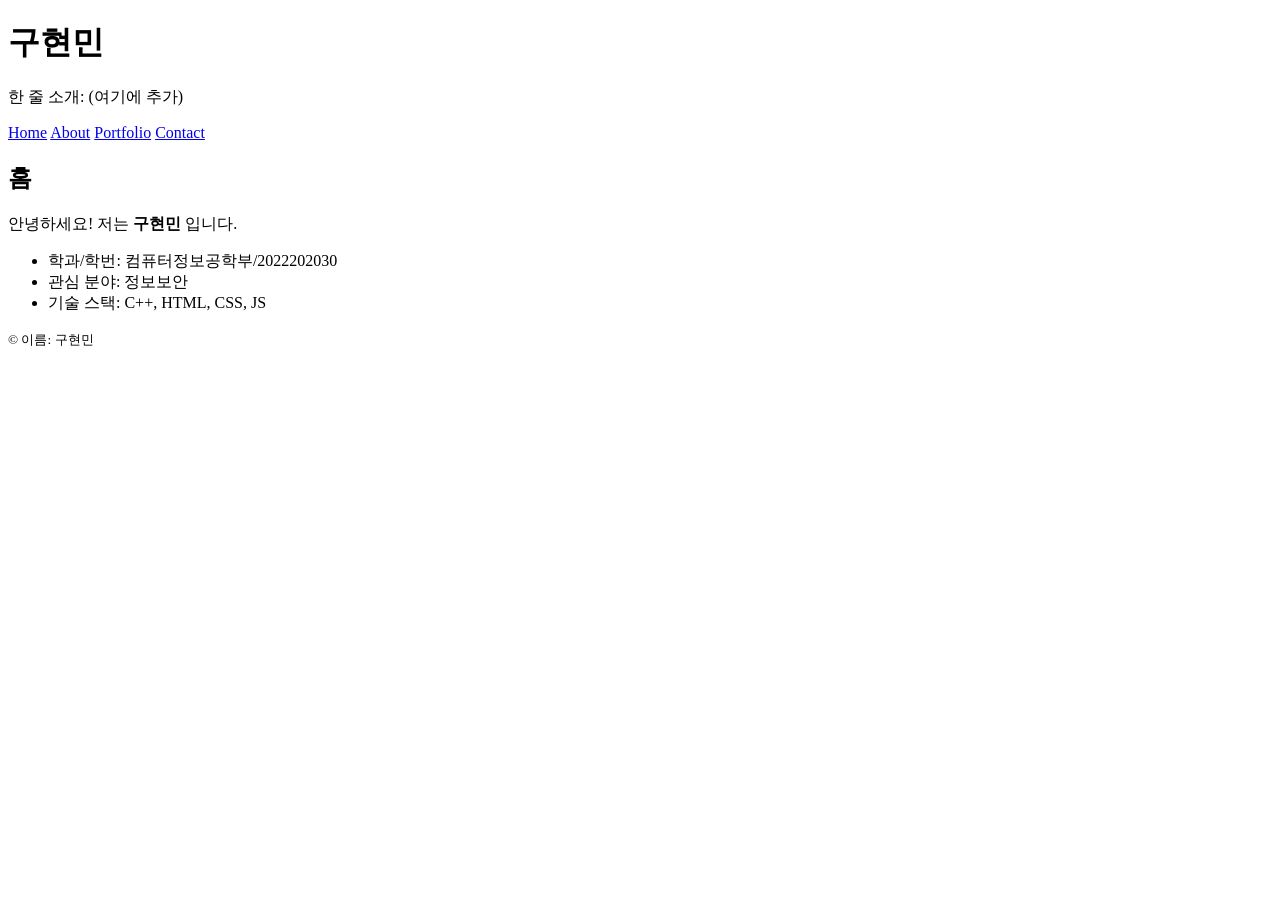
==== index.html @ 8c6f85c1 "Add files via upload" ====
<!DOCTYPE html>
<html lang="ko">

<head>
  <meta charset="UTF-8" />
  <meta name="viewport" content="width=device-width, initial-scale=1.0" />
  <title>인터넷활용 실습 템플릿</title>
  <link rel="stylesheet" href="style.css">
</head>

<body>
  <header>
    <h1>구현민</h1>
    <p class="subtitle">한 줄 소개: (여기에 추가)</p>
  </header>
  <nav>
    <a href="index.html">Home</a>
    <a href="about.html">About</a>
    <a href="portfolio.html">Portfolio</a>
    <a href="contact.html">Contact</a>
  </nav>
  <main class="container">
    <section>
      <h2>홈</h2>
      <p>안녕하세요! 저는 <strong>구현민</strong> 입니다.</p>
      <ul>
        <li>학과/학번: 컴퓨터정보공학부/2022202030</li>
        <li>관심 분야: 정보보안</li>
        <li>기술 스택: C++, HTML, CSS, JS</li>
      </ul>
    </section>
  </main>
  <footer>
    <small>&copy; <span id="year"></span> 이름: 구현민</small>
  </footer>
  <script src="script.js"></script>
</body>

</html>
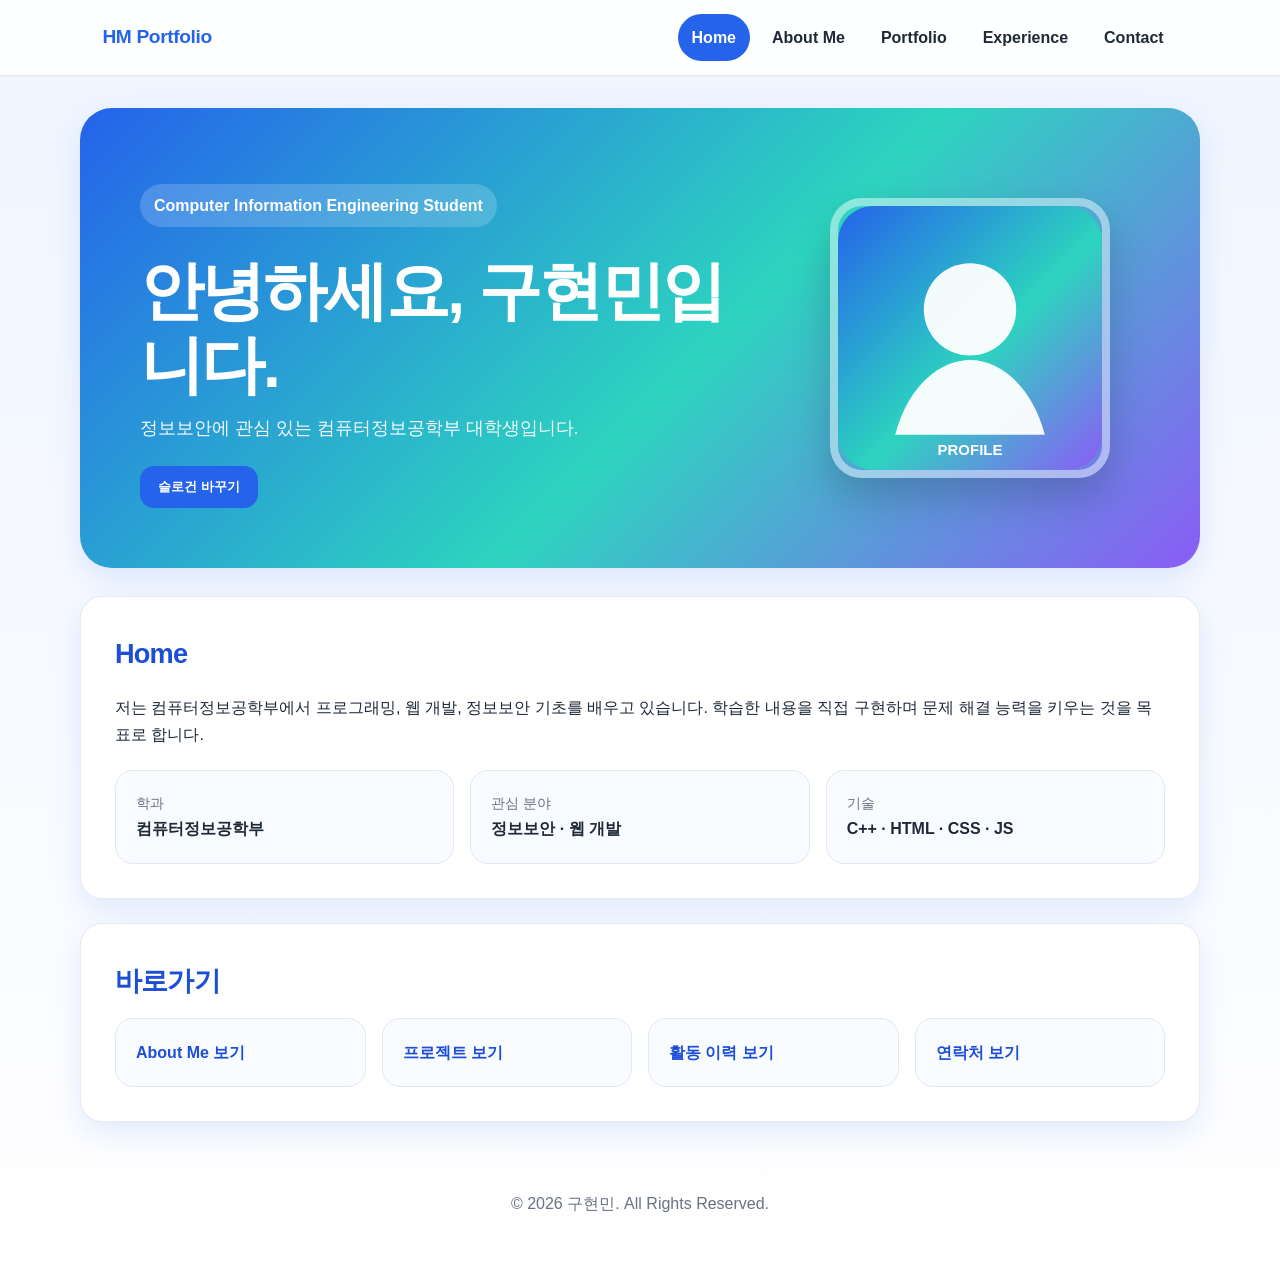
==== commit c5e937b1: "Add files via upload" ====
--- a/index.html
+++ b/index.html
@@ -4,35 +4,75 @@
 <head>
   <meta charset="UTF-8" />
   <meta name="viewport" content="width=device-width, initial-scale=1.0" />
-  <title>인터넷활용 실습 템플릿</title>
-  <link rel="stylesheet" href="style.css">
+  <title>구현민 | 컴퓨터정보공학부 포트폴리오</title>
+  <link rel="stylesheet" href="style.css" />
 </head>
 
 <body>
-  <header>
-    <h1>구현민</h1>
-    <p class="subtitle">한 줄 소개: (여기에 추가)</p>
+  <!-- 상단 고정 네비게이션 바 -->
+  <nav class="navbar">
+    <a class="logo" href="index.html">HM Portfolio</a>
+    <button class="menu-btn" type="button" aria-label="메뉴 열기">☰</button>
+    <ul class="nav-links">
+      <li><a href="index.html">Home</a></li>
+      <li><a href="about.html">About Me</a></li>
+      <li><a href="portfolio.html">Portfolio</a></li>
+      <li><a href="experience.html">Experience</a></li>
+      <li><a href="contact.html">Contact</a></li>
+    </ul>
+  </nav>
+
+  <header class="hero">
+    <div class="hero-text">
+      <p class="badge">Computer Information Engineering Student</p>
+      <h1>안녕하세요, 구현민입니다.</h1>
+      <p id="slogan" class="slogan">정보보안에 관심 있는 컴퓨터정보공학부 대학생입니다.</p>
+      <button id="changeSloganBtn" class="primary-btn" type="button">슬로건 바꾸기</button>
+    </div>
+    <div class="hero-photo-wrap">
+      <img class="profile-photo" src="images/profile.svg" alt="구현민 프로필 사진" />
+    </div>
   </header>
-  <nav>
-    <a href="index.html">Home</a>
-    <a href="about.html">About</a>
-    <a href="portfolio.html">Portfolio</a>
-    <a href="contact.html">Contact</a>
-  </nav>
+
   <main class="container">
-    <section>
-      <h2>홈</h2>
-      <p>안녕하세요! 저는 <strong>구현민</strong> 입니다.</p>
-      <ul>
-        <li>학과/학번: 컴퓨터정보공학부/2022202030</li>
-        <li>관심 분야: 정보보안</li>
-        <li>기술 스택: C++, HTML, CSS, JS</li>
-      </ul>
+    <section class="card intro-card">
+      <h2>Home</h2>
+      <p>
+        저는 컴퓨터정보공학부에서 프로그래밍, 웹 개발, 정보보안 기초를 배우고 있습니다.
+        학습한 내용을 직접 구현하며 문제 해결 능력을 키우는 것을 목표로 합니다.
+      </p>
+      <div class="quick-info">
+        <div>
+          <span>학과</span>
+          <strong>컴퓨터정보공학부</strong>
+        </div>
+        <div>
+          <span>관심 분야</span>
+          <strong>정보보안 · 웹 개발</strong>
+        </div>
+        <div>
+          <span>기술</span>
+          <strong>C++ · HTML · CSS · JS</strong>
+        </div>
+      </div>
+    </section>
+
+    <section class="card link-card">
+      <h2>바로가기</h2>
+      <div class="page-grid">
+        <a href="about.html">About Me 보기</a>
+        <a href="portfolio.html">프로젝트 보기</a>
+        <a href="experience.html">활동 이력 보기</a>
+        <a href="contact.html">연락처 보기</a>
+      </div>
     </section>
   </main>
+
   <footer>
-    <small>&copy; <span id="year"></span> 이름: 구현민</small>
+    <p>&copy; <span id="year"></span> 구현민. All Rights Reserved.</p>
   </footer>
+
+  <button id="topBtn" class="top-btn" type="button" aria-label="맨 위로 이동">↑</button>
   <script src="script.js"></script>
 </body>
 
--- a/style.css
+++ b/style.css
@@ -0,0 +1,576 @@
+/* =============================================================
+   공통 스타일 파일(style.css)
+   - 밝은 배경 + 파랑/민트/보라 포인트 색상
+   - 상단 고정 nav, 카드형 section, 부드러운 이미지 처리
+   ============================================================= */
+
+:root {
+  --bg: #f5f8ff;
+  --card: #ffffff;
+  --text: #1f2937;
+  --muted: #6b7280;
+  --primary: #2563eb;
+  --primary-dark: #1d4ed8;
+  --mint: #2dd4bf;
+  --purple: #8b5cf6;
+  --line: #e5e7eb;
+  --shadow: 0 12px 30px rgba(37, 99, 235, 0.12);
+  --radius: 22px;
+}
+
+* {
+  box-sizing: border-box;
+}
+
+html {
+  scroll-behavior: smooth;
+}
+
+body {
+  margin: 0;
+  padding-top: 72px;
+  font-family: "Noto Sans KR", "Segoe UI", Arial, sans-serif;
+  background: linear-gradient(180deg, #eef5ff 0%, var(--bg) 40%, #ffffff 100%);
+  color: var(--text);
+  line-height: 1.7;
+}
+
+/* 상단 고정 네비게이션 */
+.navbar {
+  position: fixed;
+  top: 0;
+  left: 0;
+  width: 100%;
+  min-height: 72px;
+  z-index: 1000;
+  display: flex;
+  align-items: center;
+  justify-content: space-between;
+  gap: 20px;
+  padding: 14px 8%;
+  background: rgba(255, 255, 255, 0.92);
+  backdrop-filter: blur(14px);
+  border-bottom: 1px solid var(--line);
+}
+
+.logo {
+  color: var(--primary);
+  font-weight: 800;
+  font-size: 1.2rem;
+  text-decoration: none;
+  letter-spacing: -0.02em;
+}
+
+.nav-links {
+  display: flex;
+  align-items: center;
+  gap: 8px;
+  list-style: none;
+  margin: 0;
+  padding: 0;
+}
+
+.nav-links a {
+  display: inline-block;
+  padding: 10px 14px;
+  border-radius: 999px;
+  color: var(--text);
+  text-decoration: none;
+  font-weight: 700;
+  transition: 0.25s;
+}
+
+/* hover 시 색상 변화 */
+.nav-links a:hover,
+.nav-links a.active {
+  background: var(--primary);
+  color: #ffffff;
+}
+
+.menu-btn {
+  display: none;
+  border: 0;
+  background: var(--primary);
+  color: #ffffff;
+  border-radius: 12px;
+  padding: 8px 12px;
+  font-size: 1.2rem;
+  cursor: pointer;
+}
+
+.hero,
+.sub-hero {
+  width: min(1120px, 92%);
+  margin: 36px auto 0;
+  border-radius: 32px;
+  background: linear-gradient(135deg, #2563eb 0%, #2dd4bf 55%, #8b5cf6 100%);
+  color: #ffffff;
+  box-shadow: var(--shadow);
+}
+
+.hero {
+  display: grid;
+  grid-template-columns: 1.3fr 0.7fr;
+  align-items: center;
+  gap: 30px;
+  padding: 60px;
+}
+
+.sub-hero {
+  padding: 48px 60px;
+  text-align: center;
+}
+
+.badge {
+  display: inline-flex;
+  padding: 8px 14px;
+  border-radius: 999px;
+  background: rgba(255, 255, 255, 0.18);
+  font-weight: 700;
+}
+
+.hero h1,
+.sub-hero h1 {
+  margin: 12px 0;
+  font-size: clamp(2rem, 5vw, 4rem);
+  line-height: 1.15;
+  letter-spacing: -0.04em;
+}
+
+.slogan,
+.sub-hero p {
+  margin: 0 0 22px;
+  font-size: 1.1rem;
+  opacity: 0.95;
+}
+
+.hero-photo-wrap {
+  display: flex;
+  justify-content: center;
+}
+
+.profile-photo {
+  width: min(280px, 100%);
+  aspect-ratio: 1 / 1;
+  object-fit: cover;
+  border-radius: 32px;
+  border: 8px solid rgba(255, 255, 255, 0.45);
+  box-shadow: 0 20px 40px rgba(0, 0, 0, 0.18);
+}
+
+.container {
+  width: min(1120px, 92%);
+  margin: 28px auto;
+}
+
+/* section: 흰색 박스 + box-shadow 효과 */
+.card {
+  background: var(--card);
+  margin-bottom: 24px;
+  padding: 34px;
+  border-radius: var(--radius);
+  border: 1px solid rgba(229, 231, 235, 0.85);
+  box-shadow: var(--shadow);
+}
+
+.card h2 {
+  margin: 0 0 14px;
+  font-size: 1.7rem;
+  color: var(--primary-dark);
+  letter-spacing: -0.03em;
+}
+
+.section-desc {
+  color: var(--muted);
+  margin-top: -6px;
+}
+
+.primary-btn {
+  border: 0;
+  border-radius: 14px;
+  padding: 12px 18px;
+  background: var(--primary);
+  color: #ffffff;
+  font-weight: 800;
+  cursor: pointer;
+  transition: 0.25s;
+}
+
+.primary-btn:hover {
+  background: var(--primary-dark);
+  transform: translateY(-2px);
+}
+
+.quick-info,
+.page-grid,
+.skills-grid,
+.project-grid,
+.gallery-grid,
+.contact-grid,
+.semester-grid {
+  display: grid;
+  gap: 16px;
+}
+
+.quick-info {
+  grid-template-columns: repeat(3, 1fr);
+  margin-top: 22px;
+}
+
+.quick-info div,
+.page-grid a,
+.skill-card,
+.semester-grid div {
+  padding: 20px;
+  border-radius: 18px;
+  background: #f8fbff;
+  border: 1px solid var(--line);
+}
+
+.quick-info span {
+  display: block;
+  color: var(--muted);
+  font-size: 0.9rem;
+}
+
+.page-grid {
+  grid-template-columns: repeat(4, 1fr);
+}
+
+.page-grid a,
+.text-link {
+  color: var(--primary-dark);
+  font-weight: 800;
+  text-decoration: none;
+}
+
+.page-grid a:hover,
+.text-link:hover {
+  color: var(--purple);
+}
+
+.two-column {
+  display: grid;
+  grid-template-columns: 1fr 1fr;
+  gap: 30px;
+}
+
+.info-list {
+  list-style: none;
+  margin: 0;
+  padding: 0;
+}
+
+.info-list li {
+  display: flex;
+  justify-content: space-between;
+  gap: 16px;
+  padding: 12px 0;
+  border-bottom: 1px solid var(--line);
+}
+
+.info-list strong {
+  color: var(--primary-dark);
+}
+
+.skills-grid {
+  grid-template-columns: repeat(6, 1fr);
+}
+
+.skill-card {
+  text-align: center;
+  transition: 0.25s;
+}
+
+.skill-card:hover {
+  transform: translateY(-6px);
+  box-shadow: 0 12px 24px rgba(31, 41, 55, 0.12);
+}
+
+.skill-icon {
+  display: block;
+  font-size: 2rem;
+  margin-bottom: 8px;
+}
+
+.skill-card small {
+  display: block;
+  color: var(--muted);
+}
+
+.timeline {
+  position: relative;
+  display: grid;
+  gap: 18px;
+  padding-left: 24px;
+}
+
+.timeline::before {
+  content: "";
+  position: absolute;
+  left: 8px;
+  top: 8px;
+  bottom: 8px;
+  width: 3px;
+  border-radius: 999px;
+  background: linear-gradient(var(--primary), var(--mint), var(--purple));
+}
+
+.timeline-item {
+  position: relative;
+  padding: 18px 20px;
+  border-radius: 18px;
+  background: #f8fbff;
+  border: 1px solid var(--line);
+}
+
+.timeline-item::before {
+  content: "";
+  position: absolute;
+  left: -23px;
+  top: 24px;
+  width: 13px;
+  height: 13px;
+  border-radius: 50%;
+  background: var(--primary);
+}
+
+.timeline-item span,
+.experience-date {
+  color: var(--primary-dark);
+  font-weight: 900;
+}
+
+.project-grid {
+  grid-template-columns: repeat(3, 1fr);
+}
+
+.project-card {
+  overflow: hidden;
+  border-radius: 20px;
+  border: 1px solid var(--line);
+  background: #ffffff;
+  box-shadow: 0 10px 24px rgba(31, 41, 55, 0.08);
+}
+
+.project-card div {
+  padding: 18px;
+}
+
+.project-card img,
+.gallery-grid img {
+  width: 100%;
+  display: block;
+  border-radius: 18px;
+  object-fit: cover;
+}
+
+.project-card img {
+  border-radius: 20px 20px 0 0;
+}
+
+.gallery-grid {
+  grid-template-columns: repeat(3, 1fr);
+}
+
+.gallery-grid figure {
+  margin: 0;
+  padding: 12px;
+  border-radius: 20px;
+  border: 1px solid var(--line);
+  background: #f8fbff;
+}
+
+.gallery-grid figcaption {
+  margin-top: 10px;
+  color: var(--muted);
+  text-align: center;
+  font-weight: 700;
+}
+
+.experience-list {
+  display: grid;
+  gap: 16px;
+}
+
+.experience-item {
+  display: grid;
+  grid-template-columns: 120px 1fr;
+  gap: 18px;
+  padding: 20px;
+  border-radius: 20px;
+  border: 1px solid var(--line);
+  background: #f8fbff;
+}
+
+.semester-grid {
+  grid-template-columns: repeat(4, 1fr);
+}
+
+.contact-grid {
+  grid-template-columns: repeat(4, 1fr);
+}
+
+.contact-link {
+  display: flex;
+  min-height: 150px;
+  flex-direction: column;
+  align-items: center;
+  justify-content: center;
+  gap: 6px;
+  padding: 20px;
+  border-radius: 20px;
+  background: #f8fbff;
+  border: 1px solid var(--line);
+  color: var(--text);
+  text-align: center;
+  text-decoration: none;
+  transition: 0.25s;
+}
+
+.contact-link:hover {
+  transform: translateY(-6px);
+  border-color: var(--primary);
+  box-shadow: 0 12px 24px rgba(37, 99, 235, 0.14);
+}
+
+.contact-link span {
+  font-size: 2rem;
+}
+
+.contact-link small {
+  color: var(--muted);
+  word-break: break-all;
+}
+
+.contact-form {
+  display: grid;
+  gap: 10px;
+}
+
+.contact-form label {
+  font-weight: 800;
+}
+
+.contact-form input,
+.contact-form textarea {
+  width: 100%;
+  padding: 14px 16px;
+  border: 1px solid var(--line);
+  border-radius: 14px;
+  font: inherit;
+  outline: none;
+}
+
+.contact-form input:focus,
+.contact-form textarea:focus {
+  border-color: var(--primary);
+  box-shadow: 0 0 0 4px rgba(37, 99, 235, 0.12);
+}
+
+.form-result {
+  color: var(--primary-dark);
+  font-weight: 800;
+}
+
+footer {
+  width: min(1120px, 92%);
+  margin: 0 auto 30px;
+  padding: 24px;
+  color: var(--muted);
+  text-align: center;
+}
+
+.top-btn {
+  position: fixed;
+  right: 22px;
+  bottom: 22px;
+  display: none;
+  width: 46px;
+  height: 46px;
+  border: 0;
+  border-radius: 50%;
+  background: var(--primary);
+  color: #ffffff;
+  font-size: 1.3rem;
+  font-weight: 900;
+  cursor: pointer;
+  box-shadow: 0 12px 24px rgba(37, 99, 235, 0.3);
+}
+
+.top-btn.show {
+  display: block;
+}
+
+@media (max-width: 960px) {
+  .hero,
+  .two-column {
+    grid-template-columns: 1fr;
+  }
+
+  .quick-info,
+  .project-grid,
+  .gallery-grid,
+  .contact-grid,
+  .semester-grid {
+    grid-template-columns: repeat(2, 1fr);
+  }
+
+  .skills-grid,
+  .page-grid {
+    grid-template-columns: repeat(3, 1fr);
+  }
+}
+
+@media (max-width: 720px) {
+  body {
+    padding-top: 66px;
+  }
+
+  .navbar {
+    padding: 12px 5%;
+  }
+
+  .menu-btn {
+    display: block;
+  }
+
+  .nav-links {
+    position: absolute;
+    top: 66px;
+    left: 0;
+    right: 0;
+    display: none;
+    flex-direction: column;
+    align-items: stretch;
+    padding: 16px 5%;
+    background: #ffffff;
+    border-bottom: 1px solid var(--line);
+  }
+
+  .nav-links.open {
+    display: flex;
+  }
+
+  .nav-links a {
+    width: 100%;
+  }
+
+  .hero,
+  .sub-hero,
+  .card {
+    padding: 26px;
+    border-radius: 24px;
+  }
+
+  .quick-info,
+  .page-grid,
+  .skills-grid,
+  .project-grid,
+  .gallery-grid,
+  .contact-grid,
+  .semester-grid,
+  .experience-item {
+    grid-template-columns: 1fr;
+  }
+}
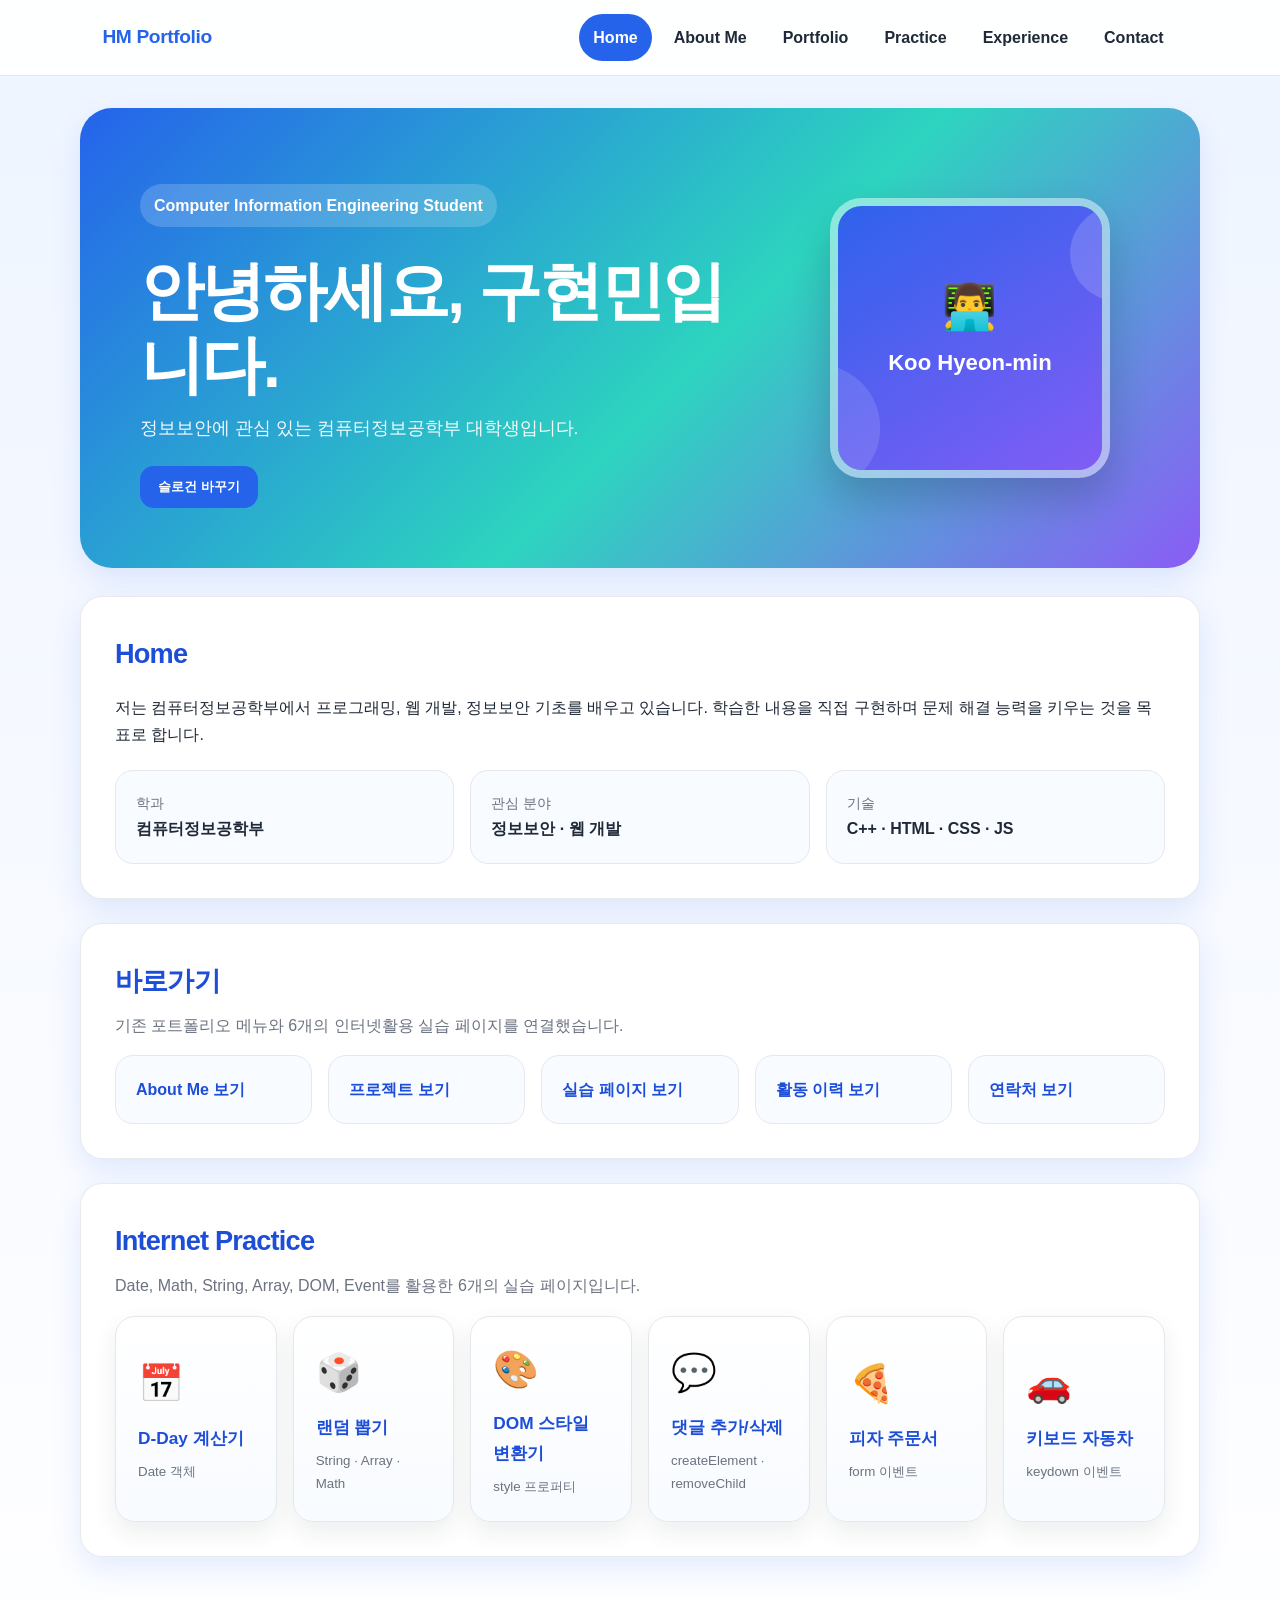
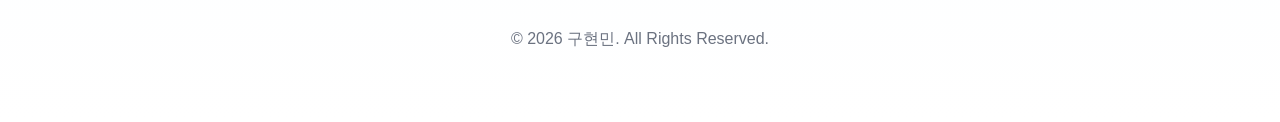
==== commit 10d551f3: "Add files via upload" ====
--- a/index.html
+++ b/index.html
@@ -9,7 +9,6 @@
 </head>
 
 <body>
-  <!-- 상단 고정 네비게이션 바 -->
   <nav class="navbar">
     <a class="logo" href="index.html">HM Portfolio</a>
     <button class="menu-btn" type="button" aria-label="메뉴 열기">☰</button>
@@ -17,6 +16,7 @@
       <li><a href="index.html">Home</a></li>
       <li><a href="about.html">About Me</a></li>
       <li><a href="portfolio.html">Portfolio</a></li>
+      <li><a href="practice.html">Practice</a></li>
       <li><a href="experience.html">Experience</a></li>
       <li><a href="contact.html">Contact</a></li>
     </ul>
@@ -59,11 +59,26 @@
 
     <section class="card link-card">
       <h2>바로가기</h2>
+      <p class="section-desc">기존 포트폴리오 메뉴와 6개의 인터넷활용 실습 페이지를 연결했습니다.</p>
       <div class="page-grid">
         <a href="about.html">About Me 보기</a>
         <a href="portfolio.html">프로젝트 보기</a>
+        <a href="practice.html">실습 페이지 보기</a>
         <a href="experience.html">활동 이력 보기</a>
         <a href="contact.html">연락처 보기</a>
+      </div>
+    </section>
+
+    <section class="card">
+      <h2>Internet Practice</h2>
+      <p class="section-desc">Date, Math, String, Array, DOM, Event를 활용한 6개의 실습 페이지입니다.</p>
+      <div class="lab-grid compact">
+        <a class="lab-card" href="dday.html"><span>📅</span><strong>D-Day 계산기</strong><small>Date 객체</small></a>
+        <a class="lab-card" href="random.html"><span>🎲</span><strong>랜덤 뽑기</strong><small>String · Array · Math</small></a>
+        <a class="lab-card" href="dom_style.html"><span>🎨</span><strong>DOM 스타일 변환기</strong><small>style 프로퍼티</small></a>
+        <a class="lab-card" href="dom_list.html"><span>💬</span><strong>댓글 추가/삭제</strong><small>createElement · removeChild</small></a>
+        <a class="lab-card" href="event_order.html"><span>🍕</span><strong>피자 주문서</strong><small>form 이벤트</small></a>
+        <a class="lab-card" href="event_car.html"><span>🚗</span><strong>키보드 자동차</strong><small>keydown 이벤트</small></a>
       </div>
     </section>
   </main>
--- a/style.css
+++ b/style.css
@@ -2,6 +2,7 @@
    공통 스타일 파일(style.css)
    - 밝은 배경 + 파랑/민트/보라 포인트 색상
    - 상단 고정 nav, 카드형 section, 부드러운 이미지 처리
+   - 인터넷활용 실습 페이지 6개 통합 스타일
    ============================================================= */
 
 :root {
@@ -18,13 +19,9 @@
   --radius: 22px;
 }
 
-* {
-  box-sizing: border-box;
-}
-
-html {
-  scroll-behavior: smooth;
-}
+* { box-sizing: border-box; }
+
+html { scroll-behavior: smooth; }
 
 body {
   margin: 0;
@@ -59,6 +56,7 @@
   font-size: 1.2rem;
   text-decoration: none;
   letter-spacing: -0.02em;
+  white-space: nowrap;
 }
 
 .nav-links {
@@ -80,7 +78,6 @@
   transition: 0.25s;
 }
 
-/* hover 시 색상 변화 */
 .nav-links a:hover,
 .nav-links a.active {
   background: var(--primary);
@@ -144,10 +141,7 @@
   opacity: 0.95;
 }
 
-.hero-photo-wrap {
-  display: flex;
-  justify-content: center;
-}
+.hero-photo-wrap { display: flex; justify-content: center; }
 
 .profile-photo {
   width: min(280px, 100%);
@@ -163,7 +157,6 @@
   margin: 28px auto;
 }
 
-/* section: 흰색 박스 + box-shadow 효과 */
 .card {
   background: var(--card);
   margin-bottom: 24px;
@@ -180,26 +173,37 @@
   letter-spacing: -0.03em;
 }
 
-.section-desc {
-  color: var(--muted);
-  margin-top: -6px;
-}
-
-.primary-btn {
+.section-desc { color: var(--muted); margin-top: -6px; }
+
+.primary-btn,
+.secondary-btn {
   border: 0;
   border-radius: 14px;
   padding: 12px 18px;
-  background: var(--primary);
-  color: #ffffff;
   font-weight: 800;
   cursor: pointer;
   transition: 0.25s;
-}
-
-.primary-btn:hover {
-  background: var(--primary-dark);
+  font-family: inherit;
+}
+
+.primary-btn {
+  background: var(--primary);
+  color: #ffffff;
+}
+
+.secondary-btn {
+  background: #eef2ff;
+  color: var(--primary-dark);
+  border: 1px solid rgba(37, 99, 235, 0.16);
+}
+
+.primary-btn:hover,
+.secondary-btn:hover {
   transform: translateY(-2px);
 }
+
+.primary-btn:hover { background: var(--primary-dark); }
+.secondary-btn:hover { background: #e0e7ff; }
 
 .quick-info,
 .page-grid,
@@ -207,7 +211,8 @@
 .project-grid,
 .gallery-grid,
 .contact-grid,
-.semester-grid {
+.semester-grid,
+.lab-grid {
   display: grid;
   gap: 16px;
 }
@@ -233,9 +238,7 @@
   font-size: 0.9rem;
 }
 
-.page-grid {
-  grid-template-columns: repeat(4, 1fr);
-}
+.page-grid { grid-template-columns: repeat(auto-fit, minmax(170px, 1fr)); }
 
 .page-grid a,
 .text-link {
@@ -245,9 +248,7 @@
 }
 
 .page-grid a:hover,
-.text-link:hover {
-  color: var(--purple);
-}
+.text-link:hover { color: var(--purple); }
 
 .two-column {
   display: grid;
@@ -255,7 +256,8 @@
   gap: 30px;
 }
 
-.info-list {
+.info-list,
+.check-list {
   list-style: none;
   margin: 0;
   padding: 0;
@@ -269,13 +271,24 @@
   border-bottom: 1px solid var(--line);
 }
 
-.info-list strong {
+.info-list strong { color: var(--primary-dark); }
+
+.check-list li {
+  position: relative;
+  padding-left: 28px;
+  margin: 8px 0;
+}
+
+.check-list li::before {
+  content: "✓";
+  position: absolute;
+  left: 0;
+  top: 0;
   color: var(--primary-dark);
-}
-
-.skills-grid {
-  grid-template-columns: repeat(6, 1fr);
-}
+  font-weight: 900;
+}
+
+.skills-grid { grid-template-columns: repeat(6, 1fr); }
 
 .skill-card {
   text-align: center;
@@ -293,10 +306,7 @@
   margin-bottom: 8px;
 }
 
-.skill-card small {
-  display: block;
-  color: var(--muted);
-}
+.skill-card small { display: block; color: var(--muted); }
 
 .timeline {
   position: relative;
@@ -341,9 +351,7 @@
   font-weight: 900;
 }
 
-.project-grid {
-  grid-template-columns: repeat(3, 1fr);
-}
+.project-grid { grid-template-columns: repeat(3, 1fr); }
 
 .project-card {
   overflow: hidden;
@@ -353,9 +361,7 @@
   box-shadow: 0 10px 24px rgba(31, 41, 55, 0.08);
 }
 
-.project-card div {
-  padding: 18px;
-}
+.project-card div { padding: 18px; }
 
 .project-card img,
 .gallery-grid img {
@@ -365,13 +371,9 @@
   object-fit: cover;
 }
 
-.project-card img {
-  border-radius: 20px 20px 0 0;
-}
-
-.gallery-grid {
-  grid-template-columns: repeat(3, 1fr);
-}
+.project-card img { border-radius: 20px 20px 0 0; }
+
+.gallery-grid { grid-template-columns: repeat(3, 1fr); }
 
 .gallery-grid figure {
   margin: 0;
@@ -388,10 +390,7 @@
   font-weight: 700;
 }
 
-.experience-list {
-  display: grid;
-  gap: 16px;
-}
+.experience-list { display: grid; gap: 16px; }
 
 .experience-item {
   display: grid;
@@ -403,13 +402,8 @@
   background: #f8fbff;
 }
 
-.semester-grid {
-  grid-template-columns: repeat(4, 1fr);
-}
-
-.contact-grid {
-  grid-template-columns: repeat(4, 1fr);
-}
+.semester-grid { grid-template-columns: repeat(4, 1fr); }
+.contact-grid { grid-template-columns: repeat(4, 1fr); }
 
 .contact-link {
   display: flex;
@@ -434,26 +428,21 @@
   box-shadow: 0 12px 24px rgba(37, 99, 235, 0.14);
 }
 
-.contact-link span {
-  font-size: 2rem;
-}
-
-.contact-link small {
-  color: var(--muted);
-  word-break: break-all;
-}
-
-.contact-form {
+.contact-link span { font-size: 2rem; }
+.contact-link small { color: var(--muted); word-break: break-all; }
+
+.contact-form,
+.order-form {
   display: grid;
   gap: 10px;
 }
 
-.contact-form label {
-  font-weight: 800;
-}
+.contact-form label,
+.order-form label { font-weight: 800; }
 
 .contact-form input,
-.contact-form textarea {
+.contact-form textarea,
+.order-form input {
   width: 100%;
   padding: 14px 16px;
   border: 1px solid var(--line);
@@ -463,12 +452,196 @@
 }
 
 .contact-form input:focus,
-.contact-form textarea:focus {
+.contact-form textarea:focus,
+.order-form input:focus,
+.drive-area:focus {
   border-color: var(--primary);
   box-shadow: 0 0 0 4px rgba(37, 99, 235, 0.12);
 }
 
-.form-result {
+.form-result { color: var(--primary-dark); font-weight: 800; }
+
+/* 실습 페이지 스타일 */
+.lab-grid { grid-template-columns: repeat(3, 1fr); }
+.lab-grid.compact { grid-template-columns: repeat(6, 1fr); }
+
+.lab-card {
+  display: flex;
+  min-height: 170px;
+  flex-direction: column;
+  justify-content: center;
+  gap: 8px;
+  padding: 22px;
+  border-radius: 20px;
+  background: linear-gradient(180deg, #ffffff 0%, #f8fbff 100%);
+  border: 1px solid var(--line);
+  color: var(--text);
+  text-decoration: none;
+  box-shadow: 0 10px 24px rgba(31, 41, 55, 0.08);
+  transition: 0.25s;
+}
+
+.lab-card:hover {
+  transform: translateY(-6px);
+  border-color: var(--primary);
+  box-shadow: 0 16px 30px rgba(37, 99, 235, 0.16);
+}
+
+.lab-card span { font-size: 2.3rem; }
+.lab-card strong { color: var(--primary-dark); font-size: 1.08rem; }
+.lab-card small { color: var(--muted); }
+
+.lab-panel { overflow: hidden; }
+.result-box {
+  margin-top: 22px;
+  padding: 26px;
+  border-radius: 20px;
+  background: #f8fbff;
+  border: 1px solid var(--line);
+  text-align: center;
+}
+
+.result-box h2 {
+  display: inline-block;
+  margin: 10px 0;
+  padding: 10px 22px;
+  border-radius: 999px;
+  background: linear-gradient(135deg, var(--primary), var(--purple));
+  color: #ffffff;
+}
+
+.dom-center { text-align: center; }
+.target-box {
+  width: min(700px, 100%);
+  margin: 24px auto;
+  padding: 24px;
+  border-radius: 18px;
+  border: 2px dashed rgba(37, 99, 235, 0.28);
+  background: #f8fbff;
+  font-size: 20px;
+  font-weight: 800;
+  transition: all 0.3s;
+}
+
+.btn-group {
+  display: flex;
+  flex-wrap: wrap;
+  gap: 10px;
+  align-items: center;
+  justify-content: center;
+  margin-top: 18px;
+}
+
+.btn-group.left { justify-content: flex-start; }
+
+.comment-list {
+  list-style: none;
+  padding: 0;
+  margin: 22px 0 0;
+  display: grid;
+  gap: 10px;
+}
+
+.comment-list li {
+  padding: 14px 18px;
+  border-radius: 14px;
+  background: #f8fbff;
+  border: 1px solid var(--line);
+  cursor: pointer;
+  transition: 0.2s;
+}
+
+.comment-list li:hover {
+  background: #fff1f2;
+  border-color: #fecdd3;
+}
+
+.comment-list li:hover::after {
+  content: " (클릭하여 삭제)";
+  color: #dc2626;
+  font-size: 0.9em;
+  font-weight: 800;
+}
+
+.menu-box {
+  display: grid;
+  gap: 12px;
+  padding: 20px;
+  border-radius: 20px;
+  border: 1px solid var(--line);
+  background: #f8fbff;
+}
+
+.menu-box h3 { margin: 0 0 8px; color: var(--primary-dark); }
+
+.menu-box label {
+  display: grid;
+  grid-template-columns: 1fr 110px 28px;
+  align-items: center;
+  gap: 10px;
+  padding: 12px;
+  border-radius: 14px;
+  background: #ffffff;
+  border: 1px solid rgba(229, 231, 235, 0.8);
+}
+
+.menu-box input[type="checkbox"] { width: auto; margin-right: 6px; }
+.menu-box input[type="number"] { padding: 8px 10px; }
+
+.form-row {
+  display: grid;
+  grid-template-columns: 110px 1fr;
+  align-items: center;
+  gap: 14px;
+}
+
+.form-row span {
+  display: grid;
+  grid-template-columns: 1fr auto;
+  gap: 8px;
+  align-items: center;
+}
+
+.drive-area {
+  position: relative;
+  height: 420px;
+  margin-top: 20px;
+  border-radius: 24px;
+  border: 2px solid rgba(37, 99, 235, 0.28);
+  background:
+    linear-gradient(90deg, rgba(37, 99, 235, 0.06) 1px, transparent 1px),
+    linear-gradient(rgba(37, 99, 235, 0.06) 1px, transparent 1px),
+    #f8fbff;
+  background-size: 30px 30px;
+  overflow: hidden;
+  outline: none;
+}
+
+.car {
+  position: absolute;
+  left: 100px;
+  top: 100px;
+  width: 90px;
+  height: 46px;
+  display: flex;
+  align-items: center;
+  justify-content: center;
+  border-radius: 16px;
+  background: linear-gradient(135deg, var(--purple), var(--primary));
+  border: 3px solid #ffffff;
+  color: #ffffff;
+  font-weight: 900;
+  box-shadow: 0 12px 24px rgba(31, 41, 55, 0.18);
+}
+
+.drive-info {
+  position: absolute;
+  left: 16px;
+  bottom: 16px;
+  padding: 10px 14px;
+  border-radius: 999px;
+  background: rgba(255, 255, 255, 0.9);
+  border: 1px solid var(--line);
   color: var(--primary-dark);
   font-weight: 800;
 }
@@ -498,42 +671,35 @@
   box-shadow: 0 12px 24px rgba(37, 99, 235, 0.3);
 }
 
-.top-btn.show {
-  display: block;
+.top-btn.show { display: block; }
+
+@media (max-width: 1100px) {
+  .navbar { padding: 14px 4%; }
+  .nav-links a { padding: 9px 10px; }
+  .lab-grid.compact { grid-template-columns: repeat(3, 1fr); }
 }
 
 @media (max-width: 960px) {
   .hero,
-  .two-column {
-    grid-template-columns: 1fr;
-  }
+  .two-column { grid-template-columns: 1fr; }
 
   .quick-info,
   .project-grid,
   .gallery-grid,
   .contact-grid,
-  .semester-grid {
+  .semester-grid,
+  .lab-grid {
     grid-template-columns: repeat(2, 1fr);
   }
 
-  .skills-grid,
-  .page-grid {
-    grid-template-columns: repeat(3, 1fr);
-  }
+  .skills-grid { grid-template-columns: repeat(3, 1fr); }
 }
 
 @media (max-width: 720px) {
-  body {
-    padding-top: 66px;
-  }
-
-  .navbar {
-    padding: 12px 5%;
-  }
-
-  .menu-btn {
-    display: block;
-  }
+  body { padding-top: 66px; }
+
+  .navbar { padding: 12px 5%; }
+  .menu-btn { display: block; }
 
   .nav-links {
     position: absolute;
@@ -548,13 +714,8 @@
     border-bottom: 1px solid var(--line);
   }
 
-  .nav-links.open {
-    display: flex;
-  }
-
-  .nav-links a {
-    width: 100%;
-  }
+  .nav-links.open { display: flex; }
+  .nav-links a { width: 100%; }
 
   .hero,
   .sub-hero,
@@ -570,7 +731,14 @@
   .gallery-grid,
   .contact-grid,
   .semester-grid,
-  .experience-item {
+  .experience-item,
+  .lab-grid,
+  .lab-grid.compact,
+  .menu-box label,
+  .form-row {
     grid-template-columns: 1fr;
   }
-}
+
+  .drive-area { height: 360px; }
+  .drive-info { left: 10px; right: 10px; text-align: center; }
+}
